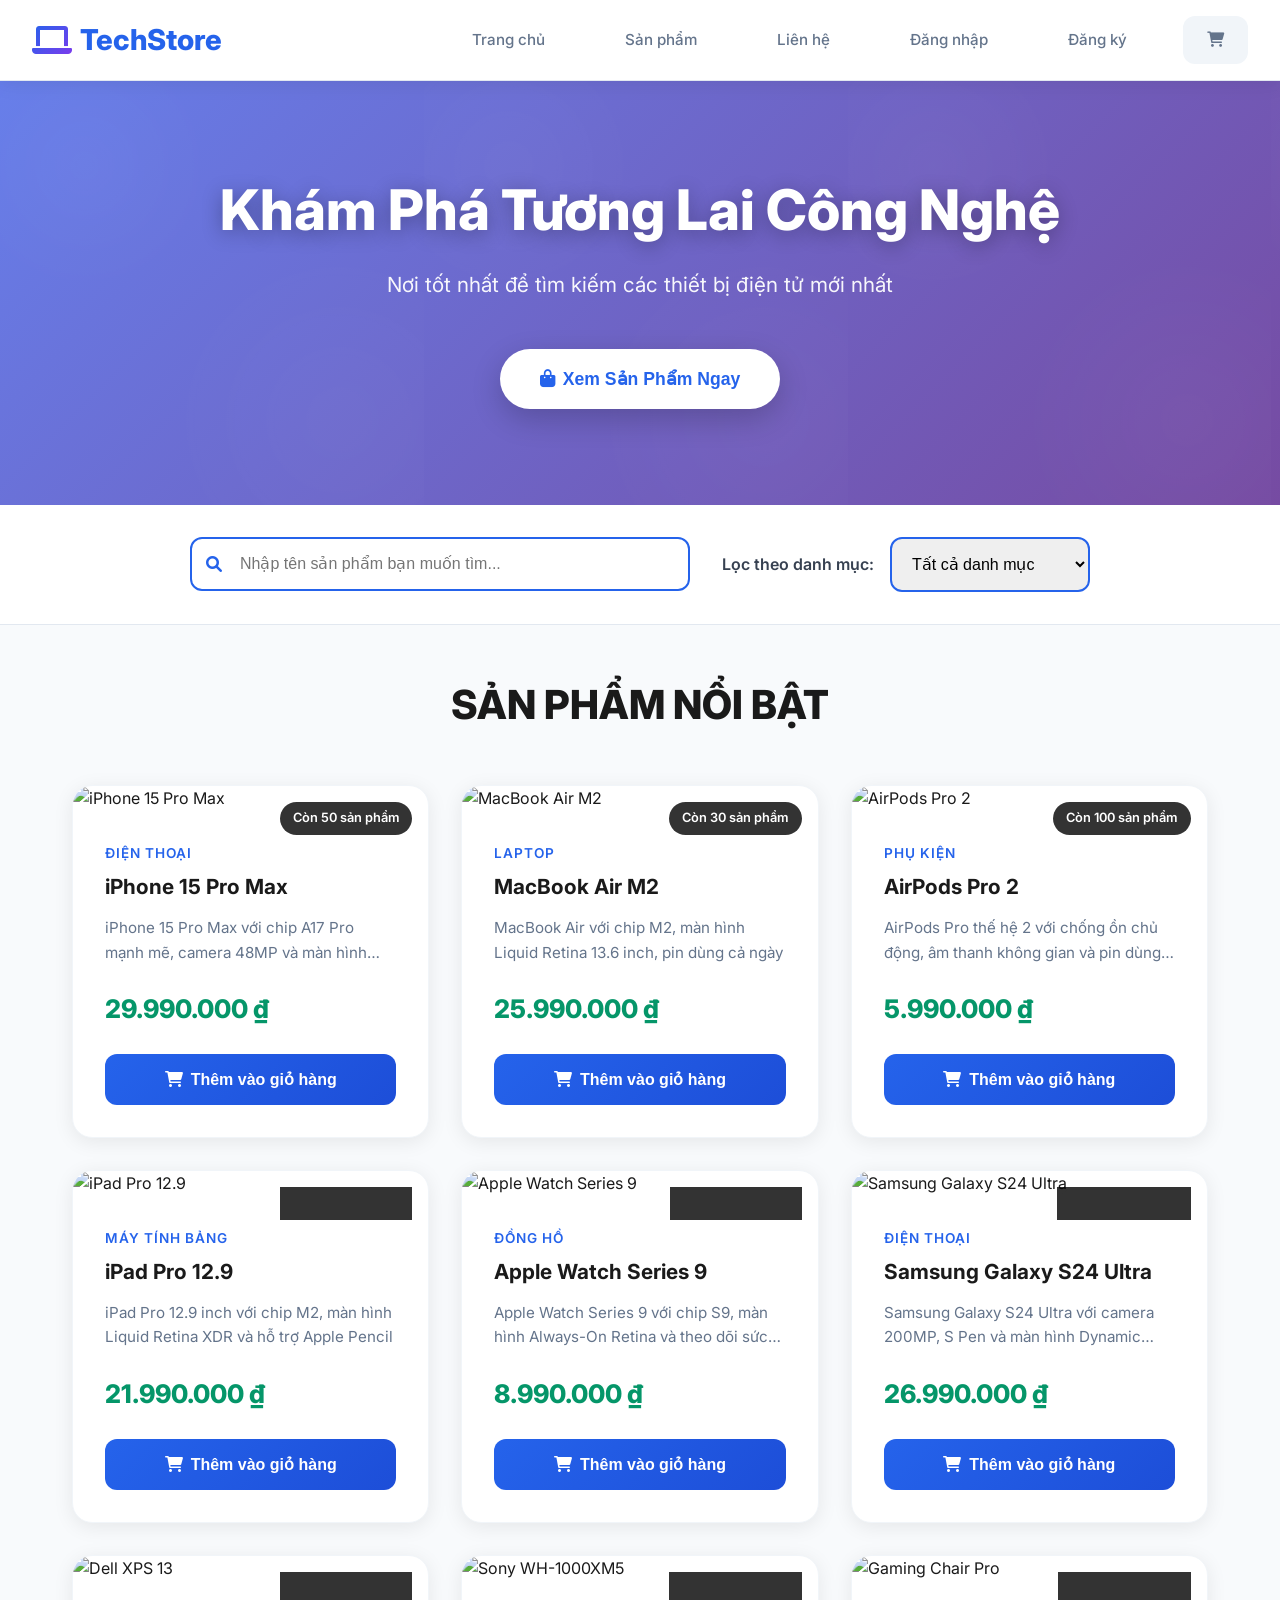
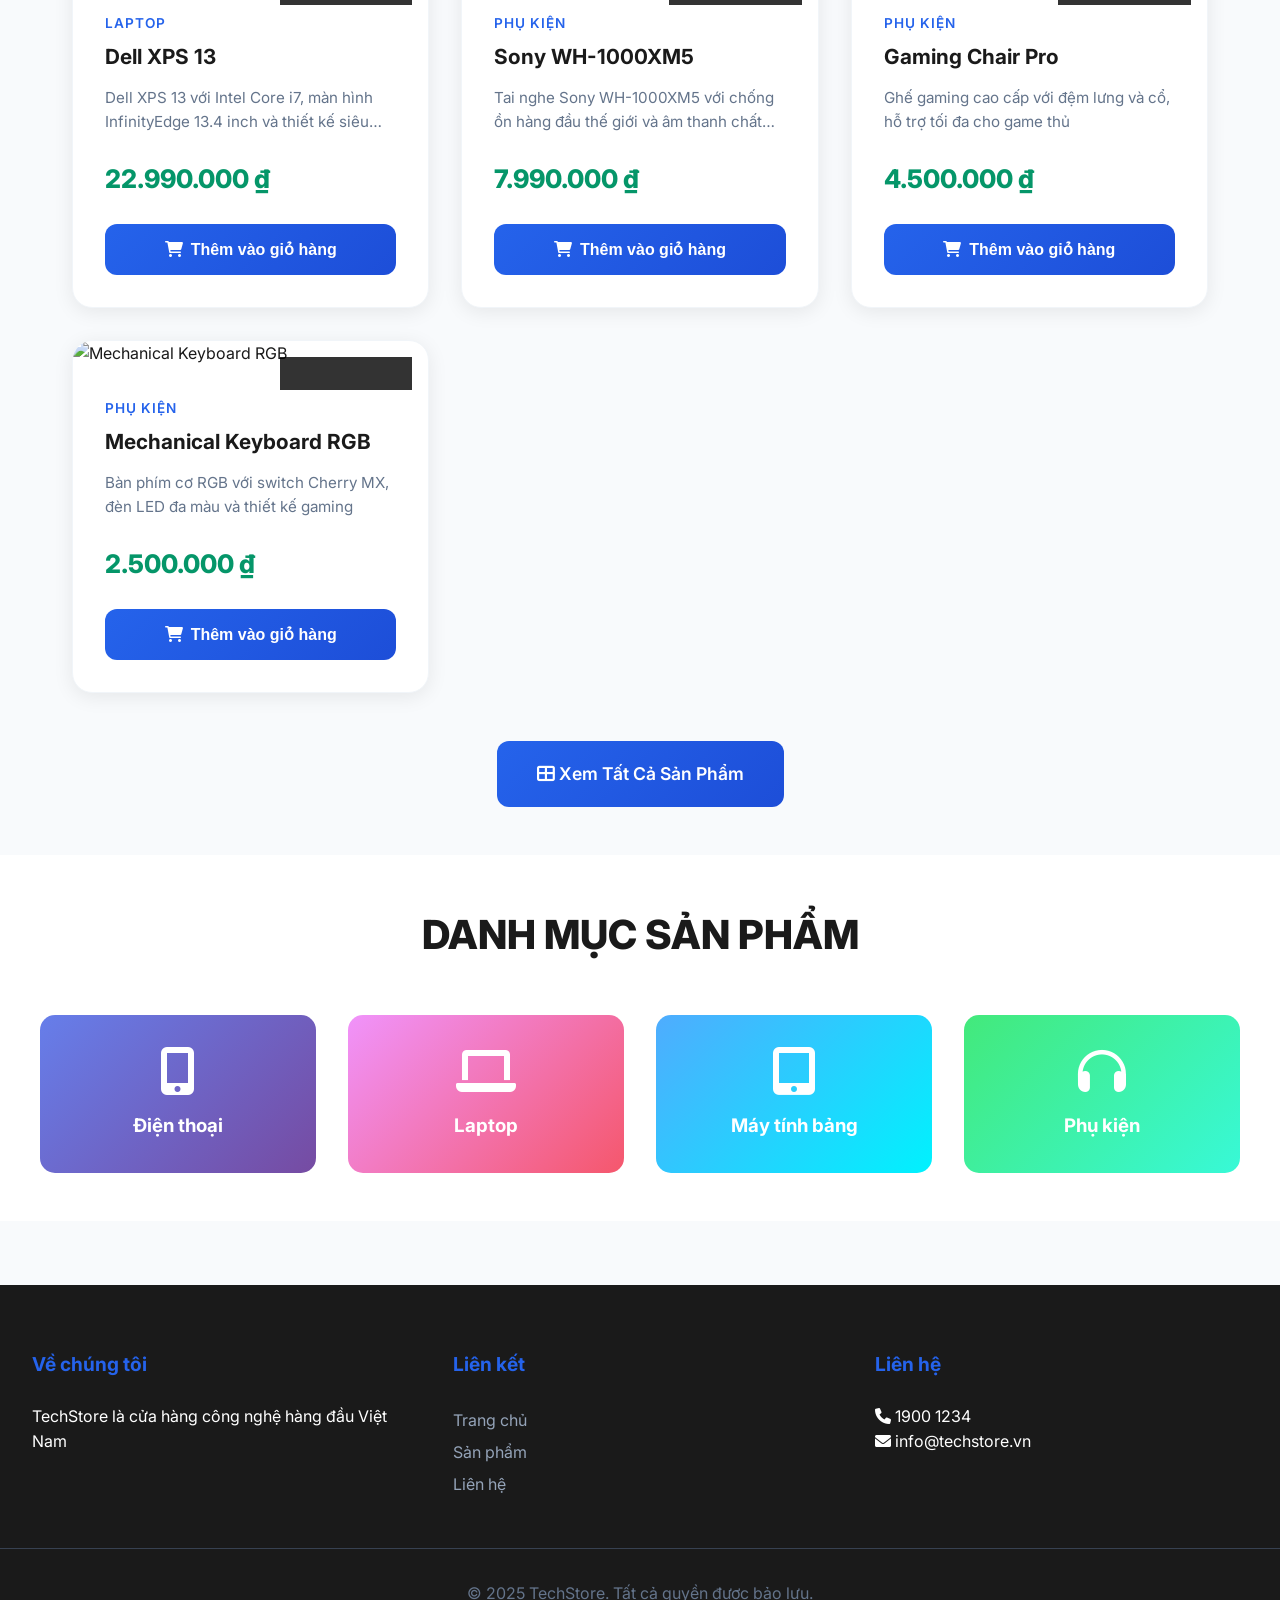
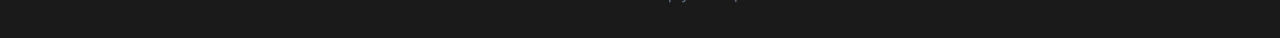
==== index.html @ 451042c6 "Add files via upload" ====
<!DOCTYPE html>
<html lang="vi">

<head>
    <meta charset="UTF-8">
    <meta name="viewport" content="width=device-width, initial-scale=1.0">
    <title>TechStore - Cửa hàng công nghệ hàng đầu</title>
    <link rel="stylesheet" href="style.css">
    <link rel="stylesheet" href="https://cdnjs.cloudflare.com/ajax/libs/font-awesome/6.0.0/css/all.min.css">
</head>

<body>
    <!-- Header -->
    <header class="header">
        <div class="header-content">
            <a href="index.html" class="logo">
                <i class="fas fa-laptop"></i> TechStore
            </a>
            <nav class="nav">
                <a href="index.html">Trang chủ</a>
                <a href="products.html">Sản phẩm</a>
                <a href="contact.html">Liên hệ</a>
                <a href="login.html" id="login-link">Đăng nhập</a>
                <a href="register.html" id="register-link">Đăng ký</a>
                <a href="cart.html" class="cart-icon">
                    <i class="fas fa-shopping-cart"></i>
                    <span class="cart-count" id="cart-count">0</span>
                </a>
            </nav>
        </div>
    </header>

    <!-- Main Content -->
    <main class="main-content">
        <!-- Hero Section -->
        <section class="hero">
            <div class="hero-content">
                <h1>Khám Phá Tương Lai Công Nghệ</h1>
                <p>Nơi tốt nhất để tìm kiếm các thiết bị điện tử mới nhất</p>
                <button class="hero-cta" onclick="window.location.href='products.html'">
                    <i class="fas fa-shopping-bag"></i> Xem Sản Phẩm Ngay
                </button>
            </div>
        </section>

        <!-- Search Section -->
        <section style="background: white; padding: 2rem; border-bottom: 1px solid #e2e8f0;">
            <div style="max-width: 1200px; margin: 0 auto;">
                <div style="display: flex; gap: 2rem; align-items: center; justify-content: center; flex-wrap: wrap;">
                    <div style="position: relative; flex: 1; max-width: 500px;">
                        <input type="text" id="search-input" placeholder="Nhập tên sản phẩm bạn muốn tìm..." style="width: 100%; padding: 1rem 1rem 1rem 3rem; border: 2px solid #2563eb; border-radius: 12px; font-size: 1rem;">
                        <i class="fas fa-search" style="position: absolute; left: 1rem; top: 50%; transform: translateY(-50%); color: #2563eb;"></i>
                    </div>
                    <div style="display: flex; align-items: center; gap: 1rem;">
                        <label style="font-weight: 600; color: #374151;">Lọc theo danh mục:</label>
                        <select id="category-filter" style="padding: 1rem; border: 2px solid #2563eb; border-radius: 12px; font-size: 1rem; min-width: 200px;">
                            <option value="">Tất cả</option>
                            <option value="Điện thoại">Điện thoại</option>
                            <option value="Laptop">Laptop</option>
                            <option value="Máy tính bảng">Máy tính bảng</option>
                            <option value="Đồng hồ">Đồng hồ</option>
                            <option value="Phụ kiện">Phụ kiện</option>
                            <option value="Màn hình">Màn hình</option>
                            <option value="Linh kiện">Linh kiện</option>
                        </select>
                    </div>
                </div>
            </div>
        </section>

        <!-- Featured Products -->
        <section style="padding: 3rem 2rem; background: #f8fafc;">
            <div style="max-width: 1200px; margin: 0 auto;">
                <h2 style="font-size: 2.5rem; font-weight: 800; color: #1a1a1a; margin-bottom: 3rem; text-align: center;">
                    SẢN PHẨM NỔI BẬT
                </h2>

                <div class="products-grid" id="products-grid">
                    <!-- Product 1 -->
                    <div class="product-card fade-in" onclick="window.location.href='product-detail.html?id=1'">
                        <div class="stock-info">Còn 50 sản phẩm</div>
                        <img src="https://images.unsplash.com/photo-1592750475338-74b7b21085ab?w=300&h=300&fit=crop" alt="iPhone 15 Pro Max" class="product-image">
                        <div class="product-info">
                            <div class="product-category">Điện thoại</div>
                            <h3 class="product-name">iPhone 15 Pro Max</h3>
                            <p class="product-description">iPhone 15 Pro Max với chip A17 Pro mạnh mẽ</p>
                            <div class="product-price">29.990.000 ₫</div>
                            <div style="margin-bottom: 1rem; color: #64748b; font-size: 0.9rem;">
                                <strong>Danh mục:</strong> Điện thoại
                            </div>
                            <button class="add-to-cart" onclick="event.stopPropagation(); addToCart(1)">
                                <i class="fas fa-shopping-cart"></i> Thêm vào Giỏ
                            </button>
                        </div>
                    </div>

                    <!-- Product 2 -->
                    <div class="product-card fade-in" onclick="window.location.href='product-detail.html?id=2'">
                        <div class="stock-info">Còn 30 sản phẩm</div>
                        <img src="https://images.unsplash.com/photo-1517336714731-489689fd1ca8?w=300&h=300&fit=crop" alt="MacBook Air M2" class="product-image">
                        <div class="product-info">
                            <div class="product-category">Laptop</div>
                            <h3 class="product-name">MacBook Air M2</h3>
                            <p class="product-description">MacBook Air với chip M2 mạnh mẽ</p>
                            <div class="product-price">25.990.000 ₫</div>
                            <div style="margin-bottom: 1rem; color: #64748b; font-size: 0.9rem;">
                                <strong>Danh mục:</strong> Laptop
                            </div>
                            <button class="add-to-cart" onclick="event.stopPropagation(); addToCart(2)">
                                <i class="fas fa-shopping-cart"></i> Thêm vào Giỏ
                            </button>
                        </div>
                    </div>

                    <!-- Product 3 -->
                    <div class="product-card fade-in" onclick="window.location.href='product-detail.html?id=3'">
                        <div class="stock-info">Còn 100 sản phẩm</div>
                        <img src="https://images.unsplash.com/photo-1606220945770-b5b6c2c55bf1?w=300&h=300&fit=crop" alt="AirPods Pro 2" class="product-image">
                        <div class="product-info">
                            <div class="product-category">Phụ kiện</div>
                            <h3 class="product-name">AirPods Pro 2</h3>
                            <p class="product-description">AirPods Pro thế hệ 2 với chống ồn</p>
                            <div class="product-price">5.990.000 ₫</div>
                            <div style="margin-bottom: 1rem; color: #64748b; font-size: 0.9rem;">
                                <strong>Danh mục:</strong> Phụ kiện
                            </div>
                            <button class="add-to-cart" onclick="event.stopPropagation(); addToCart(3)">
                                <i class="fas fa-shopping-cart"></i> Thêm vào Giỏ
                            </button>
                        </div>
                    </div>

                    <!-- Product 4 -->
                    <div class="product-card fade-in" onclick="window.location.href='product-detail.html?id=4'">
                        <div class="stock-info">Còn 25 sản phẩm</div>
                        <img src="https://images.unsplash.com/photo-1544244015-0df4b3ffc6b0?w=300&h=300&fit=crop" alt="iPad Pro 12.9" class="product-image">
                        <div class="product-info">
                            <div class="product-category">Máy tính bảng</div>
                            <h3 class="product-name">iPad Pro 12.9</h3>
                            <p class="product-description">iPad Pro 12.9 inch với chip M2</p>
                            <div class="product-price">21.990.000 ₫</div>
                            <div style="margin-bottom: 1rem; color: #64748b; font-size: 0.9rem;">
                                <strong>Danh mục:</strong> Máy tính bảng
                            </div>
                            <button class="add-to-cart" onclick="event.stopPropagation(); addToCart(4)">
                                <i class="fas fa-shopping-cart"></i> Thêm vào Giỏ
                            </button>
                        </div>
                    </div>
                </div>

                <!-- View All Button -->
                <div style="text-align: center; margin-top: 3rem;">
                    <a href="products.html" style="display: inline-block; padding: 1.2rem 2.5rem; background: linear-gradient(135deg, #2563eb, #1d4ed8); color: white; text-decoration: none; border-radius: 12px; font-weight: 600; font-size: 1.1rem;">
                        <i class="fas fa-th-large"></i> Xem Tất Cả Sản Phẩm
                    </a>
                </div>
            </div>
        </section>

        <!-- Categories -->
        <section style="padding: 3rem 2rem; background: white;">
            <div style="max-width: 1200px; margin: 0 auto;">
                <h2 style="font-size: 2.5rem; font-weight: 800; color: #1a1a1a; margin-bottom: 3rem; text-align: center;">
                    DANH MỤC SẢN PHẨM
                </h2>
                <div style="display: grid; grid-template-columns: repeat(auto-fit, minmax(200px, 1fr)); gap: 2rem;">
                    <div onclick="window.location.href='products.html?category=Điện thoại'" style="background: linear-gradient(135deg, #667eea, #764ba2); color: white; padding: 2rem; border-radius: 15px; text-align: center; cursor: pointer;">
                        <i class="fas fa-mobile-alt" style="font-size: 3rem; margin-bottom: 1rem;"></i>
                        <h3>Điện thoại</h3>
                    </div>
                    <div onclick="window.location.href='products.html?category=Laptop'" style="background: linear-gradient(135deg, #f093fb, #f5576c); color: white; padding: 2rem; border-radius: 15px; text-align: center; cursor: pointer;">
                        <i class="fas fa-laptop" style="font-size: 3rem; margin-bottom: 1rem;"></i>
                        <h3>Laptop</h3>
                    </div>
                    <div onclick="window.location.href='products.html?category=Máy tính bảng'" style="background: linear-gradient(135deg, #4facfe, #00f2fe); color: white; padding: 2rem; border-radius: 15px; text-align: center; cursor: pointer;">
                        <i class="fas fa-tablet-alt" style="font-size: 3rem; margin-bottom: 1rem;"></i>
                        <h3>Máy tính bảng</h3>
                    </div>
                    <div onclick="window.location.href='products.html?category=Phụ kiện'" style="background: linear-gradient(135deg, #43e97b, #38f9d7); color: white; padding: 2rem; border-radius: 15px; text-align: center; cursor: pointer;">
                        <i class="fas fa-headphones" style="font-size: 3rem; margin-bottom: 1rem;"></i>
                        <h3>Phụ kiện</h3>
                    </div>
                </div>
            </div>
        </section>
    </main>

    <!-- Footer -->
    <footer class="footer">
        <div class="footer-content">
            <div class="footer-section">
                <h3>Về chúng tôi</h3>
                <p>TechStore là cửa hàng công nghệ hàng đầu Việt Nam</p>
            </div>
            <div class="footer-section">
                <h3>Liên kết</h3>
                <ul style="list-style: none;">
                    <li><a href="index.html">Trang chủ</a></li>
                    <li><a href="products.html">Sản phẩm</a></li>
                    <li><a href="contact.html">Liên hệ</a></li>
                </ul>
            </div>
            <div class="footer-section">
                <h3>Liên hệ</h3>
                <p><i class="fas fa-phone"></i> 1900 1234</p>
                <p><i class="fas fa-envelope"></i> info@techstore.vn</p>
            </div>
        </div>
        <div class="footer-bottom">
            <p>&copy; 2025 TechStore. Tất cả quyền được bảo lưu.</p>
        </div>
    </footer>

    <script src="script.js"></script>
    <script>
        // Sử dụng biến cart đã được khai báo trong script.js
        
        // Ghi đè hàm addToCart để tương thích với trang index
        function addToCartFromIndex(productId) {
            // Sử dụng hàm addToCart từ script.js
            addToCart(productId, 1);
        }

        // Cập nhật số lượng giỏ hàng khi trang được tải
        document.addEventListener('DOMContentLoaded', function() {
            updateCartCount();
        });

        // Initialize
        document.addEventListener('DOMContentLoaded', function() {
            updateCartCount();
            console.log('TechStore trang web đã load thành công!');
        });
    </script>
</body>

</html>
---- style.css ----
/* Reset và Base Styles */

@import url('https://fonts.googleapis.com/css2?family=Inter:wght@400;500;600;700;800&display=swap');
* {
    margin: 0;
    padding: 0;
    box-sizing: border-box;
}

body {
    font-family: 'Inter', 'Segoe UI', Tahoma, Geneva, Verdana, sans-serif;
    line-height: 1.6;
    color: #1a1a1a;
    background: #f8fafc;
    min-height: 100vh;
    display: flex;
    flex-direction: column;
}


/* Container chính */

.container {
    max-width: 100%;
    margin: 0 auto;
    padding: 0;
    background: #ffffff;
    min-height: 100vh;
    box-shadow: none;
}


/* Header */

.header {
    background: #ffffff;
    color: #1a1a1a;
    padding: 0;
    box-shadow: 0 2px 20px rgba(0, 0, 0, 0.08);
    position: sticky;
    top: 0;
    z-index: 1000;
    border-bottom: 1px solid #e2e8f0;
}

.header-content {
    max-width: 1400px;
    margin: 0 auto;
    padding: 0 2rem;
    display: flex;
    justify-content: space-between;
    align-items: center;
    height: 80px;
}

.logo {
    font-size: 1.8rem;
    font-weight: 800;
    text-decoration: none;
    color: #2563eb;
    display: flex;
    align-items: center;
    gap: 0.5rem;
}

.logo i {
    font-size: 2rem;
    background: linear-gradient(135deg, #2563eb, #7c3aed);
    -webkit-background-clip: text;
    -webkit-text-fill-color: transparent;
    background-clip: text;
}

.nav {
    display: flex;
    gap: 2rem;
    align-items: center;
}

.nav a {
    color: #64748b;
    text-decoration: none;
    font-weight: 500;
    padding: 0.75rem 1.5rem;
    border-radius: 12px;
    transition: all 0.3s ease;
    position: relative;
    font-size: 0.95rem;
}

.nav a:hover {
    color: #2563eb;
    background: #f1f5f9;
    transform: translateY(-1px);
}

.cart-icon {
    position: relative;
    background: #f1f5f9;
    padding: 0.75rem;
    border-radius: 12px;
    transition: all 0.3s ease;
    color: #64748b;
    text-decoration: none;
}

.cart-icon:hover {
    background: #e2e8f0;
    transform: scale(1.05);
    color: #2563eb;
}

.cart-count {
    position: absolute;
    top: -5px;
    right: -5px;
    background: #ef4444;
    color: white;
    border-radius: 50%;
    width: 20px;
    height: 20px;
    display: flex;
    align-items: center;
    justify-content: center;
    font-size: 0.75rem;
    font-weight: 600;
}


/* Main Content */

.main-content {
    padding: 0;
}


/* Hero Section */

.hero {
    background: linear-gradient(135deg, #667eea 0%, #764ba2 100%);
    color: white;
    padding: 6rem 2rem;
    text-align: center;
    position: relative;
    overflow: hidden;
}

.hero::before {
    content: '';
    position: absolute;
    top: 0;
    left: 0;
    right: 0;
    bottom: 0;
    background: url('data:image/svg+xml,<svg xmlns="http://www.w3.org/2000/svg" viewBox="0 0 1000 1000"><defs><radialGradient id="a" cx="50%" cy="50%"><stop offset="0%" stop-color="%23ffffff" stop-opacity="0.1"/><stop offset="100%" stop-color="%23ffffff" stop-opacity="0"/></radialGradient></defs><circle cx="200" cy="200" r="300" fill="url(%23a)"/><circle cx="800" cy="800" r="400" fill="url(%23a)"/></svg>');
    opacity: 0.3;
}

.hero-content {
    max-width: 1200px;
    margin: 0 auto;
    position: relative;
    z-index: 2;
}

.hero h1 {
    font-size: 3.5rem;
    font-weight: 800;
    margin-bottom: 1.5rem;
    text-shadow: 0 4px 20px rgba(0, 0, 0, 0.3);
    line-height: 1.2;
}

.hero p {
    font-size: 1.3rem;
    opacity: 0.95;
    margin-bottom: 3rem;
    max-width: 600px;
    margin-left: auto;
    margin-right: auto;
}

.hero-features {
    display: flex;
    justify-content: center;
    gap: 3rem;
    margin-bottom: 3rem;
    flex-wrap: wrap;
}

.feature-item {
    display: flex;
    align-items: center;
    gap: 0.75rem;
    background: rgba(255, 255, 255, 0.15);
    padding: 1rem 1.5rem;
    border-radius: 50px;
    backdrop-filter: blur(10px);
    border: 1px solid rgba(255, 255, 255, 0.2);
}

.feature-item i {
    font-size: 1.2rem;
}

.hero-cta {
    background: #ffffff;
    color: #2563eb;
    border: none;
    padding: 1.2rem 2.5rem;
    border-radius: 50px;
    font-size: 1.1rem;
    font-weight: 600;
    cursor: pointer;
    transition: all 0.3s ease;
    box-shadow: 0 10px 30px rgba(0, 0, 0, 0.2);
    display: inline-flex;
    align-items: center;
    gap: 0.5rem;
}

.hero-cta:hover {
    transform: translateY(-3px);
    box-shadow: 0 15px 40px rgba(0, 0, 0, 0.3);
    background: #f8fafc;
}

.hero-image {
    position: absolute;
    top: 50%;
    right: 5%;
    transform: translateY(-50%);
    z-index: 1;
}

.floating-card {
    position: absolute;
    background: rgba(255, 255, 255, 0.2);
    backdrop-filter: blur(10px);
    border: 1px solid rgba(255, 255, 255, 0.3);
    padding: 1rem 1.5rem;
    border-radius: 20px;
    color: white;
    font-weight: 600;
    display: flex;
    align-items: center;
    gap: 0.5rem;
    animation: float 6s ease-in-out infinite;
}

.floating-card:nth-child(1) {
    top: -50px;
    left: 0;
    animation-delay: 0s;
}

.floating-card:nth-child(2) {
    top: 50px;
    right: -50px;
    animation-delay: 2s;
}

.floating-card:nth-child(3) {
    bottom: -50px;
    left: 50px;
    animation-delay: 4s;
}

@keyframes float {
    0%,
    100% {
        transform: translateY(0px);
    }
    50% {
        transform: translateY(-20px);
    }
}


/* Filters */

.filters {
    background: white;
    padding: 2rem;
    border-radius: 0;
    box-shadow: none;
    margin: 0;
    display: flex;
    gap: 2rem;
    flex-wrap: wrap;
    align-items: center;
    justify-content: center;
    border-bottom: 1px solid #e2e8f0;
    max-width: 1400px;
    margin: 0 auto;
}

.filter-group {
    display: flex;
    flex-direction: column;
    gap: 0.5rem;
}

.filter-group label {
    font-weight: 600;
    color: #374151;
    font-size: 0.9rem;
}

.filter-group select,
.filter-group input {
    padding: 0.75rem 1rem;
    border: 2px solid #e2e8f0;
    border-radius: 12px;
    font-size: 0.95rem;
    transition: all 0.3s ease;
    background: white;
    min-width: 200px;
}

.filter-group select:focus,
.filter-group input:focus {
    outline: none;
    border-color: #2563eb;
    box-shadow: 0 0 0 3px rgba(37, 99, 235, 0.1);
}


/* Products Grid */

.products-grid {
    display: grid;
    grid-template-columns: repeat(auto-fit, minmax(320px, 1fr));
    gap: 2rem;
    margin: 3rem auto;
    padding: 0 2rem;
    max-width: 1400px;
}

.product-card {
    background: white;
    border-radius: 20px;
    overflow: hidden;
    box-shadow: 0 4px 20px rgba(0, 0, 0, 0.08);
    transition: all 0.3s ease;
    position: relative;
    border: 1px solid #f1f5f9;
}

.product-card:hover {
    transform: translateY(-8px);
    box-shadow: 0 20px 40px rgba(0, 0, 0, 0.15);
    border-color: #e2e8f0;
}

.product-image {
    width: 100%;
    height: 280px;
    object-fit: cover;
    transition: all 0.3s ease;
}

.product-card:hover .product-image {
    transform: scale(1.05);
}

.product-info {
    padding: 2rem;
}

.product-category {
    color: #2563eb;
    font-size: 0.85rem;
    font-weight: 600;
    text-transform: uppercase;
    letter-spacing: 1px;
    margin-bottom: 0.5rem;
}

.product-name {
    font-size: 1.3rem;
    font-weight: 700;
    margin: 0.5rem 0 1rem 0;
    color: #1a1a1a;
    line-height: 1.3;
}

.product-description {
    color: #64748b;
    font-size: 0.95rem;
    margin-bottom: 1.5rem;
    line-height: 1.6;
    display: -webkit-box;
    -webkit-line-clamp: 2;
    -webkit-box-orient: vertical;
    overflow: hidden;
}

.product-price {
    font-size: 1.6rem;
    font-weight: 800;
    color: #059669;
    margin-bottom: 1.5rem;
}

.add-to-cart {
    width: 100%;
    padding: 1rem;
    background: linear-gradient(135deg, #2563eb, #1d4ed8);
    color: white;
    border: none;
    border-radius: 12px;
    font-size: 1rem;
    font-weight: 600;
    cursor: pointer;
    transition: all 0.3s ease;
    text-transform: none;
    letter-spacing: 0;
    display: flex;
    align-items: center;
    justify-content: center;
    gap: 0.5rem;
}

.add-to-cart:hover {
    background: linear-gradient(135deg, #1d4ed8, #1e40af);
    transform: translateY(-2px);
    box-shadow: 0 8px 25px rgba(37, 99, 235, 0.3);
}

.stock-info {
    position: absolute;
    top: 1rem;
    right: 1rem;
    background: rgba(0, 0, 0, 0.8);
    color: white;
    padding: 0.4rem 0.8rem;
    border-radius: 20px;
    font-size: 0.8rem;
    font-weight: 600;
    backdrop-filter: blur(10px);
}


/* Cart Styles */

.cart-container {
    background: white;
    border-radius: 20px;
    padding: 2rem;
    box-shadow: 0 4px 20px rgba(0, 0, 0, 0.08);
    margin-bottom: 2rem;
    border: 1px solid #f1f5f9;
}

.cart-item {
    display: flex;
    align-items: center;
    gap: 1.5rem;
    padding: 1.5rem;
    border-bottom: 1px solid #f1f5f9;
    transition: all 0.3s ease;
}

.cart-item:hover {
    background: #f8fafc;
    border-radius: 12px;
}

.cart-item-image {
    width: 100px;
    height: 100px;
    object-fit: cover;
    border-radius: 12px;
}

.cart-item-info {
    flex: 1;
}

.cart-item-name {
    font-weight: 700;
    color: #1a1a1a;
    margin-bottom: 0.5rem;
    font-size: 1.1rem;
}

.cart-item-price {
    color: #059669;
    font-weight: 700;
    font-size: 1.1rem;
}

.quantity-controls {
    display: flex;
    align-items: center;
    gap: 0.75rem;
}

.quantity-btn {
    width: 36px;
    height: 36px;
    border: none;
    border-radius: 50%;
    background: #2563eb;
    color: white;
    cursor: pointer;
    font-weight: 600;
    transition: all 0.3s ease;
    display: flex;
    align-items: center;
    justify-content: center;
}

.quantity-btn:hover {
    background: #1d4ed8;
    transform: scale(1.1);
}

.quantity-input {
    width: 60px;
    text-align: center;
    border: 2px solid #e2e8f0;
    border-radius: 8px;
    padding: 0.5rem;
    font-weight: 600;
}

.remove-btn {
    background: #ef4444;
    color: white;
    border: none;
    padding: 0.75rem 1.5rem;
    border-radius: 8px;
    cursor: pointer;
    transition: all 0.3s ease;
    font-weight: 600;
}

.remove-btn:hover {
    background: #dc2626;
    transform: scale(1.05);
}

.cart-total {
    background: linear-gradient(135deg, #7c3aed, #5b21b6);
    color: white;
    padding: 2.5rem;
    border-radius: 20px;
    text-align: center;
    margin-top: 2rem;
}

.cart-total h3 {
    font-size: 1.5rem;
    margin-bottom: 1rem;
    font-weight: 700;
}

.total-amount {
    font-size: 2.5rem;
    font-weight: 800;
    margin-bottom: 1.5rem;
}

.checkout-btn {
    background: white;
    color: #7c3aed;
    border: none;
    padding: 1.2rem 2.5rem;
    border-radius: 12px;
    font-size: 1.1rem;
    font-weight: 700;
    cursor: pointer;
    transition: all 0.3s ease;
    text-transform: none;
    letter-spacing: 0;
}

.checkout-btn:hover {
    background: #f8fafc;
    transform: translateY(-2px);
    box-shadow: 0 8px 25px rgba(0, 0, 0, 0.15);
}


/* Form Styles */

.form-container {
    background: white;
    border-radius: 20px;
    padding: 3rem;
    box-shadow: 0 10px 40px rgba(0, 0, 0, 0.1);
    max-width: 500px;
    margin: 2rem auto;
    border: 1px solid #f1f5f9;
}

.form-group {
    margin-bottom: 1.5rem;
}

.form-group label {
    display: block;
    margin-bottom: 0.5rem;
    font-weight: 600;
    color: #374151;
}

.form-group input,
.form-group textarea,
.form-group select {
    width: 100%;
    padding: 1rem;
    border: 2px solid #e2e8f0;
    border-radius: 12px;
    font-size: 1rem;
    transition: all 0.3s ease;
    background: white;
}

.form-group input:focus,
.form-group textarea:focus,
.form-group select:focus {
    outline: none;
    border-color: #2563eb;
    box-shadow: 0 0 0 3px rgba(37, 99, 235, 0.1);
}

.form-btn {
    width: 100%;
    padding: 1.2rem;
    background: linear-gradient(135deg, #2563eb, #1d4ed8);
    color: white;
    border: none;
    border-radius: 12px;
    font-size: 1.1rem;
    font-weight: 600;
    cursor: pointer;
    transition: all 0.3s ease;
    text-transform: none;
    letter-spacing: 0;
}

.form-btn:hover {
    background: linear-gradient(135deg, #1d4ed8, #1e40af);
    transform: translateY(-2px);
    box-shadow: 0 8px 25px rgba(37, 99, 235, 0.3);
}


/* Footer */

.footer {
    background: #1a1a1a;
    color: white;
    padding: 4rem 0 2rem;
    margin-top: 4rem;
}

.footer-content {
    max-width: 1400px;
    margin: 0 auto;
    padding: 0 2rem;
    display: grid;
    grid-template-columns: repeat(auto-fit, minmax(250px, 1fr));
    gap: 3rem;
    margin-bottom: 3rem;
}

.footer-section h3 {
    margin-bottom: 1.5rem;
    color: #2563eb;
    font-weight: 700;
    font-size: 1.2rem;
}

.footer-section a {
    color: #94a3b8;
    text-decoration: none;
    transition: color 0.3s ease;
    line-height: 2;
}

.footer-section a:hover {
    color: #2563eb;
}

.footer-bottom {
    text-align: center;
    padding-top: 2rem;
    border-top: 1px solid #374151;
    color: #64748b;
}


/* Thank You Page */

.thank-you-container {
    text-align: center;
    padding: 6rem 2rem;
    max-width: 800px;
    margin: 0 auto;
}

.thank-you-icon {
    font-size: 6rem;
    color: #059669;
    margin-bottom: 2rem;
}

.thank-you-title {
    font-size: 3rem;
    color: #1a1a1a;
    margin-bottom: 1rem;
    font-weight: 800;
}

.thank-you-message {
    font-size: 1.3rem;
    color: #64748b;
    margin-bottom: 3rem;
    line-height: 1.6;
}

.back-to-home {
    display: inline-block;
    padding: 1.2rem 2.5rem;
    background: linear-gradient(135deg, #2563eb, #1d4ed8);
    color: white;
    text-decoration: none;
    border-radius: 12px;
    font-weight: 600;
    transition: all 0.3s ease;
    font-size: 1.1rem;
}

.back-to-home:hover {
    transform: translateY(-2px);
    box-shadow: 0 8px 25px rgba(37, 99, 235, 0.3);
}


/* Responsive Design */

@media (max-width: 768px) {
    .header-content {
        padding: 0 1rem;
        height: 70px;
    }
    .nav {
        gap: 1rem;
    }
    .nav a {
        padding: 0.5rem 1rem;
        font-size: 0.9rem;
    }
    .hero {
        padding: 4rem 1rem;
    }
    .hero h1 {
        font-size: 2.5rem;
    }
    .hero p {
        font-size: 1.1rem;
    }
    .hero-features {
        flex-direction: column;
        gap: 1rem;
    }
    .filters {
        flex-direction: column;
        align-items: stretch;
        padding: 1.5rem;
    }
    .filter-group select,
    .filter-group input {
        min-width: auto;
    }
    .products-grid {
        grid-template-columns: 1fr;
        padding: 0 1rem;
        gap: 1.5rem;
    }
    .cart-item {
        flex-direction: column;
        text-align: center;
        gap: 1rem;
    }
    .footer-content {
        grid-template-columns: 1fr;
        text-align: center;
        padding: 0 1rem;
    }
    .hero-image {
        display: none;
    }
}


/* Animations */

@keyframes fadeIn {
    from {
        opacity: 0;
        transform: translateY(30px);
    }
    to {
        opacity: 1;
        transform: translateY(0);
    }
}

.fade-in {
    animation: fadeIn 0.8s ease-out;
}


/* Loading Spinner */

.loading {
    display: inline-block;
    width: 24px;
    height: 24px;
    border: 3px solid #f1f5f9;
    border-top: 3px solid #2563eb;
    border-radius: 50%;
    animation: spin 1s linear infinite;
}

@keyframes spin {
    0% {
        transform: rotate(0deg);
    }
    100% {
        transform: rotate(360deg);
    }
}


/* Success/Error Messages */

.message {
    padding: 1.2rem;
    border-radius: 12px;
    margin-bottom: 1.5rem;
    font-weight: 600;
    display: flex;
    align-items: center;
    gap: 0.75rem;
}

.message.success {
    background: #dcfce7;
    color: #166534;
    border: 1px solid #bbf7d0;
}

.message.error {
    background: #fef2f2;
    color: #991b1b;
    border: 1px solid #fecaca;
}

.message.info {
    background: #dbeafe;
    color: #1e40af;
    border: 1px solid #bfdbfe;
}
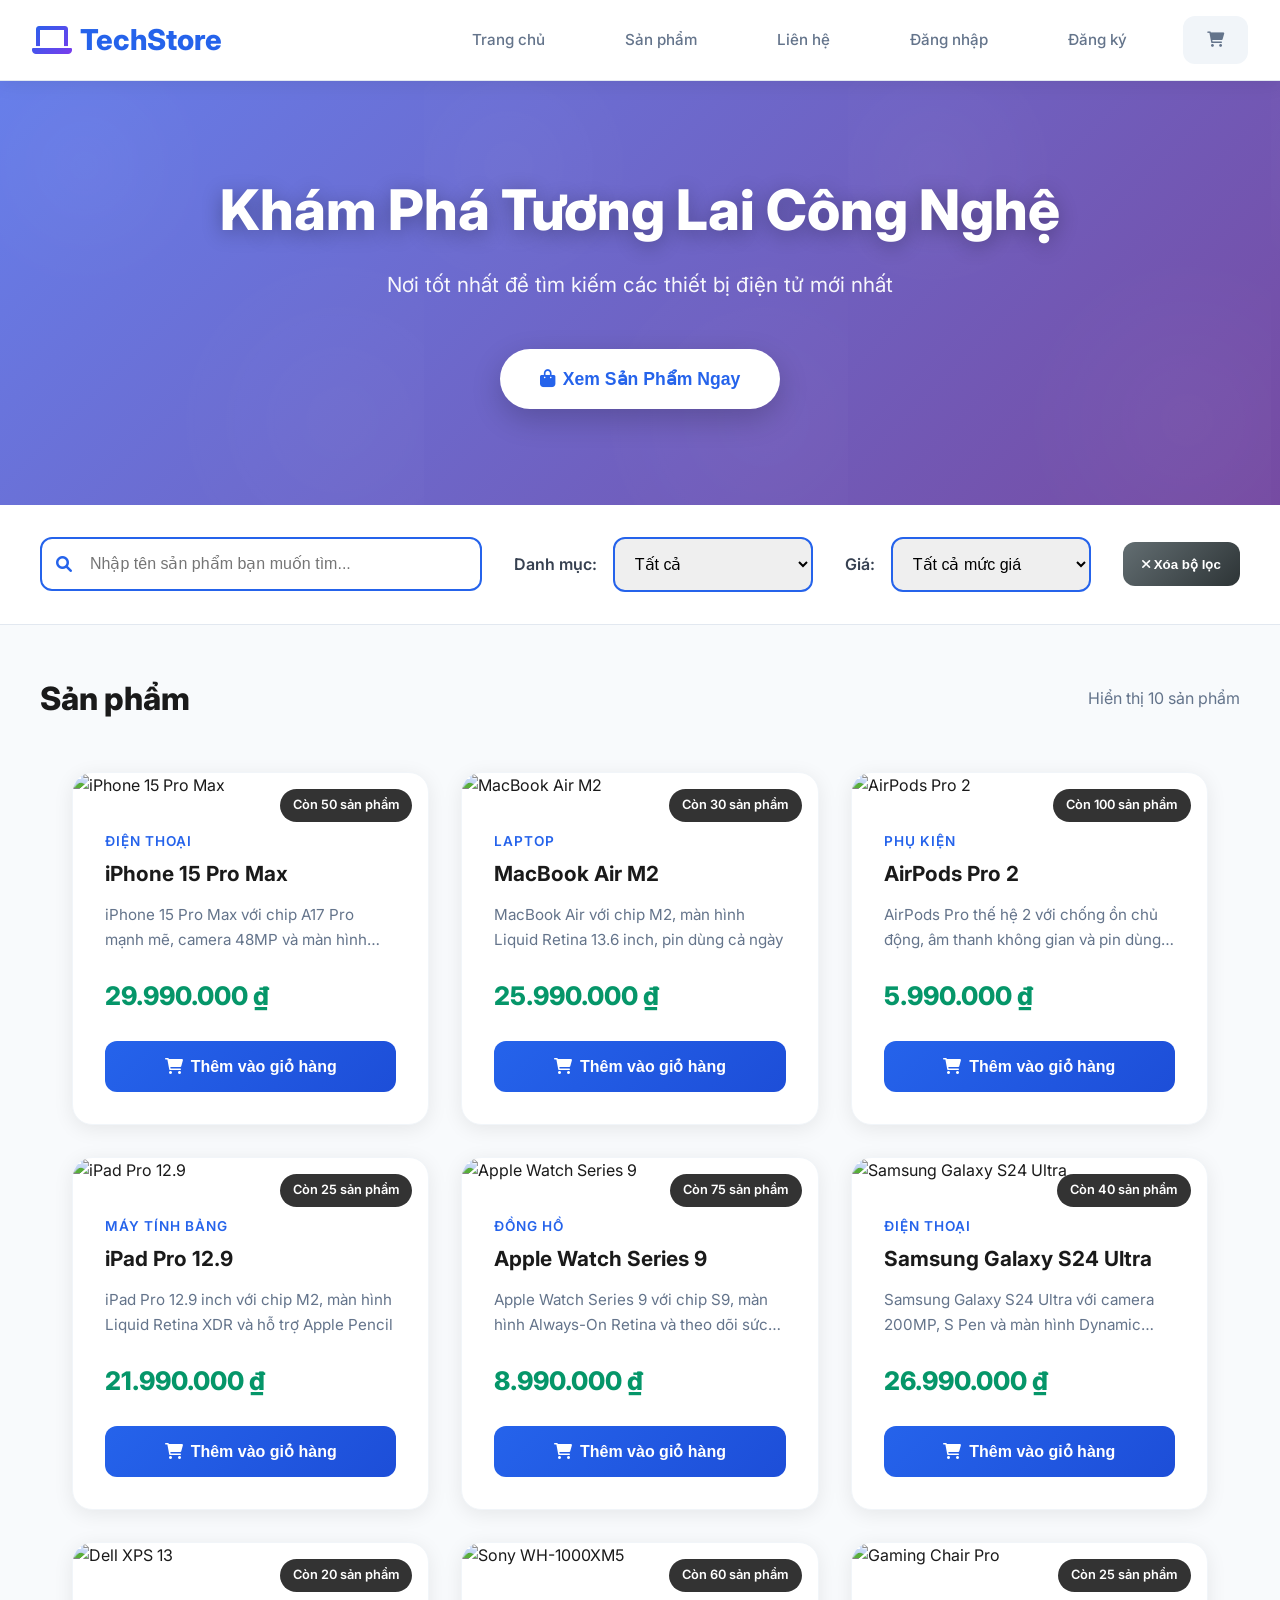
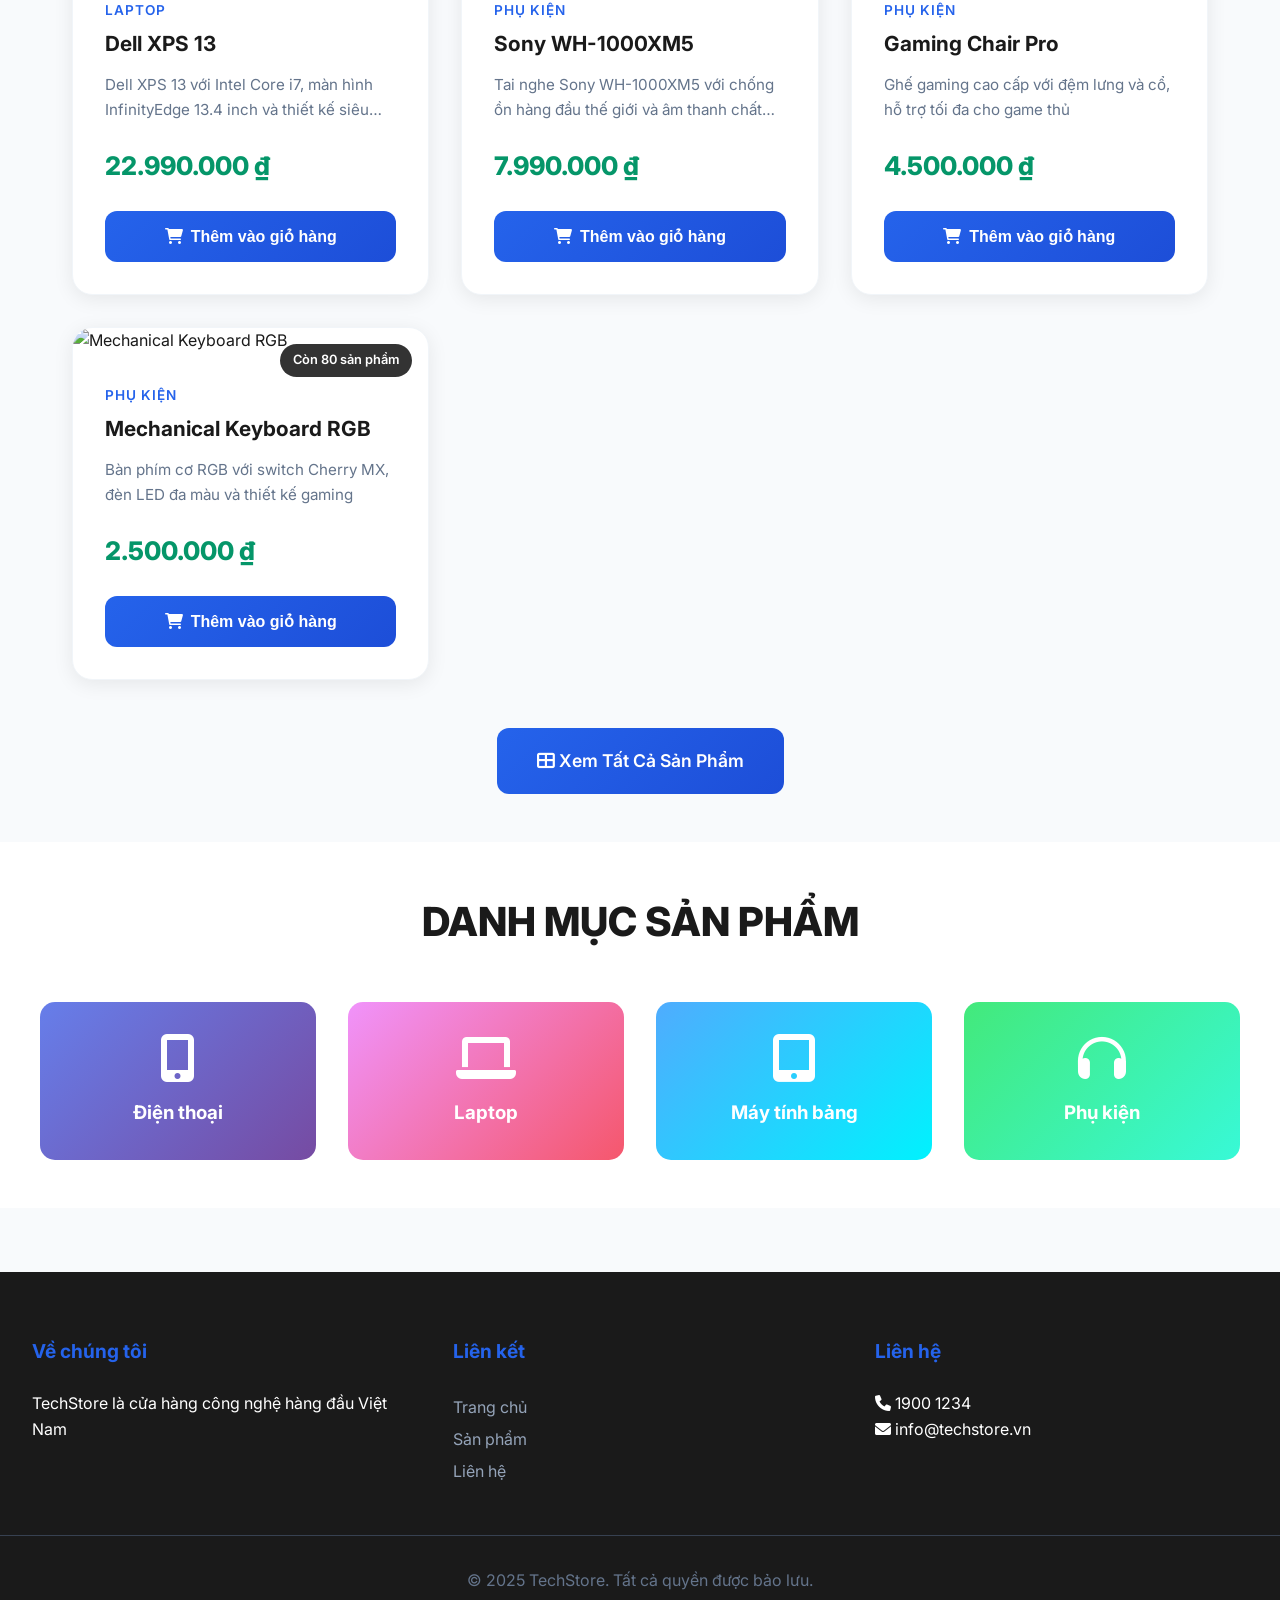
==== commit 3bc1eeb6: "Refactor: Add price filter and improve category filter Co-authored-by: thanhcongduong38 <thanhcongdu" ====
--- a/index.html
+++ b/index.html
@@ -43,7 +43,7 @@
             </div>
         </section>
 
-        <!-- Search Section -->
+        <!-- Search & Filters Section -->
         <section style="background: white; padding: 2rem; border-bottom: 1px solid #e2e8f0;">
             <div style="max-width: 1200px; margin: 0 auto;">
                 <div style="display: flex; gap: 2rem; align-items: center; justify-content: center; flex-wrap: wrap;">
@@ -52,101 +52,52 @@
                         <i class="fas fa-search" style="position: absolute; left: 1rem; top: 50%; transform: translateY(-50%); color: #2563eb;"></i>
                     </div>
                     <div style="display: flex; align-items: center; gap: 1rem;">
-                        <label style="font-weight: 600; color: #374151;">Lọc theo danh mục:</label>
+                        <label style="font-weight: 600; color: #374151;">Danh mục:</label>
                         <select id="category-filter" style="padding: 1rem; border: 2px solid #2563eb; border-radius: 12px; font-size: 1rem; min-width: 200px;">
                             <option value="">Tất cả</option>
-                            <option value="Điện thoại">Điện thoại</option>
-                            <option value="Laptop">Laptop</option>
-                            <option value="Máy tính bảng">Máy tính bảng</option>
-                            <option value="Đồng hồ">Đồng hồ</option>
-                            <option value="Phụ kiện">Phụ kiện</option>
-                            <option value="Màn hình">Màn hình</option>
-                            <option value="Linh kiện">Linh kiện</option>
                         </select>
+                    </div>
+                    <div style="display: flex; align-items: center; gap: 1rem;">
+                        <label style="font-weight: 600; color: #374151;">Giá:</label>
+                        <select id="price-filter" style="padding: 1rem; border: 2px solid #2563eb; border-radius: 12px; font-size: 1rem; min-width: 200px;">
+                            <option value="">Tất cả mức giá</option>
+                            <option value="0-5000000">Dưới 5 triệu</option>
+                            <option value="5000000-10000000">5 - 10 triệu</option>
+                            <option value="10000000-20000000">10 - 20 triệu</option>
+                            <option value="20000000-999999999">Trên 20 triệu</option>
+                        </select>
+                    </div>
+                    <div>
+                        <button id="clear-filters" style="padding: 0.9rem 1.2rem; background: linear-gradient(135deg, #636e72, #2d3436); color: white; border: none; border-radius: 12px; font-weight: 600; cursor: pointer;">
+                            <i class="fas fa-times"></i> Xóa bộ lọc
+                        </button>
                     </div>
                 </div>
             </div>
         </section>
 
-        <!-- Featured Products -->
+        <!-- Products Section -->
         <section style="padding: 3rem 2rem; background: #f8fafc;">
             <div style="max-width: 1200px; margin: 0 auto;">
-                <h2 style="font-size: 2.5rem; font-weight: 800; color: #1a1a1a; margin-bottom: 3rem; text-align: center;">
-                    SẢN PHẨM NỔI BẬT
-                </h2>
+                <div style="display:flex; align-items:center; justify-content: space-between; gap:1rem; margin-bottom:1.5rem;">
+                    <h2 style="font-size: 2rem; font-weight: 800; color: #1a1a1a;">Sản phẩm</h2>
+                    <p style="color:#64748b;">Hiển thị <span id="showing-count">0</span> sản phẩm</p>
+                </div>
 
-                <div class="products-grid" id="products-grid">
-                    <!-- Product 1 -->
-                    <div class="product-card fade-in" onclick="window.location.href='product-detail.html?id=1'">
-                        <div class="stock-info">Còn 50 sản phẩm</div>
-                        <img src="https://images.unsplash.com/photo-1592750475338-74b7b21085ab?w=300&h=300&fit=crop" alt="iPhone 15 Pro Max" class="product-image">
-                        <div class="product-info">
-                            <div class="product-category">Điện thoại</div>
-                            <h3 class="product-name">iPhone 15 Pro Max</h3>
-                            <p class="product-description">iPhone 15 Pro Max với chip A17 Pro mạnh mẽ</p>
-                            <div class="product-price">29.990.000 ₫</div>
-                            <div style="margin-bottom: 1rem; color: #64748b; font-size: 0.9rem;">
-                                <strong>Danh mục:</strong> Điện thoại
-                            </div>
-                            <button class="add-to-cart" onclick="event.stopPropagation(); addToCart(1)">
-                                <i class="fas fa-shopping-cart"></i> Thêm vào Giỏ
-                            </button>
-                        </div>
-                    </div>
+                <!-- Loading -->
+                <div id="loading" style="display:none; text-align: center; padding: 2rem;">
+                    <div class="loading" style="margin: 0 auto;"></div>
+                    <p style="margin-top: 1rem; color: #64748b;">Đang tải sản phẩm...</p>
+                </div>
 
-                    <!-- Product 2 -->
-                    <div class="product-card fade-in" onclick="window.location.href='product-detail.html?id=2'">
-                        <div class="stock-info">Còn 30 sản phẩm</div>
-                        <img src="https://images.unsplash.com/photo-1517336714731-489689fd1ca8?w=300&h=300&fit=crop" alt="MacBook Air M2" class="product-image">
-                        <div class="product-info">
-                            <div class="product-category">Laptop</div>
-                            <h3 class="product-name">MacBook Air M2</h3>
-                            <p class="product-description">MacBook Air với chip M2 mạnh mẽ</p>
-                            <div class="product-price">25.990.000 ₫</div>
-                            <div style="margin-bottom: 1rem; color: #64748b; font-size: 0.9rem;">
-                                <strong>Danh mục:</strong> Laptop
-                            </div>
-                            <button class="add-to-cart" onclick="event.stopPropagation(); addToCart(2)">
-                                <i class="fas fa-shopping-cart"></i> Thêm vào Giỏ
-                            </button>
-                        </div>
-                    </div>
+                <!-- Products Grid -->
+                <div class="products-grid" id="products-grid"></div>
 
-                    <!-- Product 3 -->
-                    <div class="product-card fade-in" onclick="window.location.href='product-detail.html?id=3'">
-                        <div class="stock-info">Còn 100 sản phẩm</div>
-                        <img src="https://images.unsplash.com/photo-1606220945770-b5b6c2c55bf1?w=300&h=300&fit=crop" alt="AirPods Pro 2" class="product-image">
-                        <div class="product-info">
-                            <div class="product-category">Phụ kiện</div>
-                            <h3 class="product-name">AirPods Pro 2</h3>
-                            <p class="product-description">AirPods Pro thế hệ 2 với chống ồn</p>
-                            <div class="product-price">5.990.000 ₫</div>
-                            <div style="margin-bottom: 1rem; color: #64748b; font-size: 0.9rem;">
-                                <strong>Danh mục:</strong> Phụ kiện
-                            </div>
-                            <button class="add-to-cart" onclick="event.stopPropagation(); addToCart(3)">
-                                <i class="fas fa-shopping-cart"></i> Thêm vào Giỏ
-                            </button>
-                        </div>
-                    </div>
-
-                    <!-- Product 4 -->
-                    <div class="product-card fade-in" onclick="window.location.href='product-detail.html?id=4'">
-                        <div class="stock-info">Còn 25 sản phẩm</div>
-                        <img src="https://images.unsplash.com/photo-1544244015-0df4b3ffc6b0?w=300&h=300&fit=crop" alt="iPad Pro 12.9" class="product-image">
-                        <div class="product-info">
-                            <div class="product-category">Máy tính bảng</div>
-                            <h3 class="product-name">iPad Pro 12.9</h3>
-                            <p class="product-description">iPad Pro 12.9 inch với chip M2</p>
-                            <div class="product-price">21.990.000 ₫</div>
-                            <div style="margin-bottom: 1rem; color: #64748b; font-size: 0.9rem;">
-                                <strong>Danh mục:</strong> Máy tính bảng
-                            </div>
-                            <button class="add-to-cart" onclick="event.stopPropagation(); addToCart(4)">
-                                <i class="fas fa-shopping-cart"></i> Thêm vào Giỏ
-                            </button>
-                        </div>
-                    </div>
+                <!-- No Products -->
+                <div id="no-products" style="display: none; text-align: center; padding: 4rem; color: #666;">
+                    <i class="fas fa-search" style="font-size: 4rem; margin-bottom: 1rem; opacity: 0.5;"></i>
+                    <h3>Không tìm thấy sản phẩm nào</h3>
+                    <p>Hãy thử thay đổi bộ lọc hoặc từ khóa tìm kiếm</p>
                 </div>
 
                 <!-- View All Button -->
